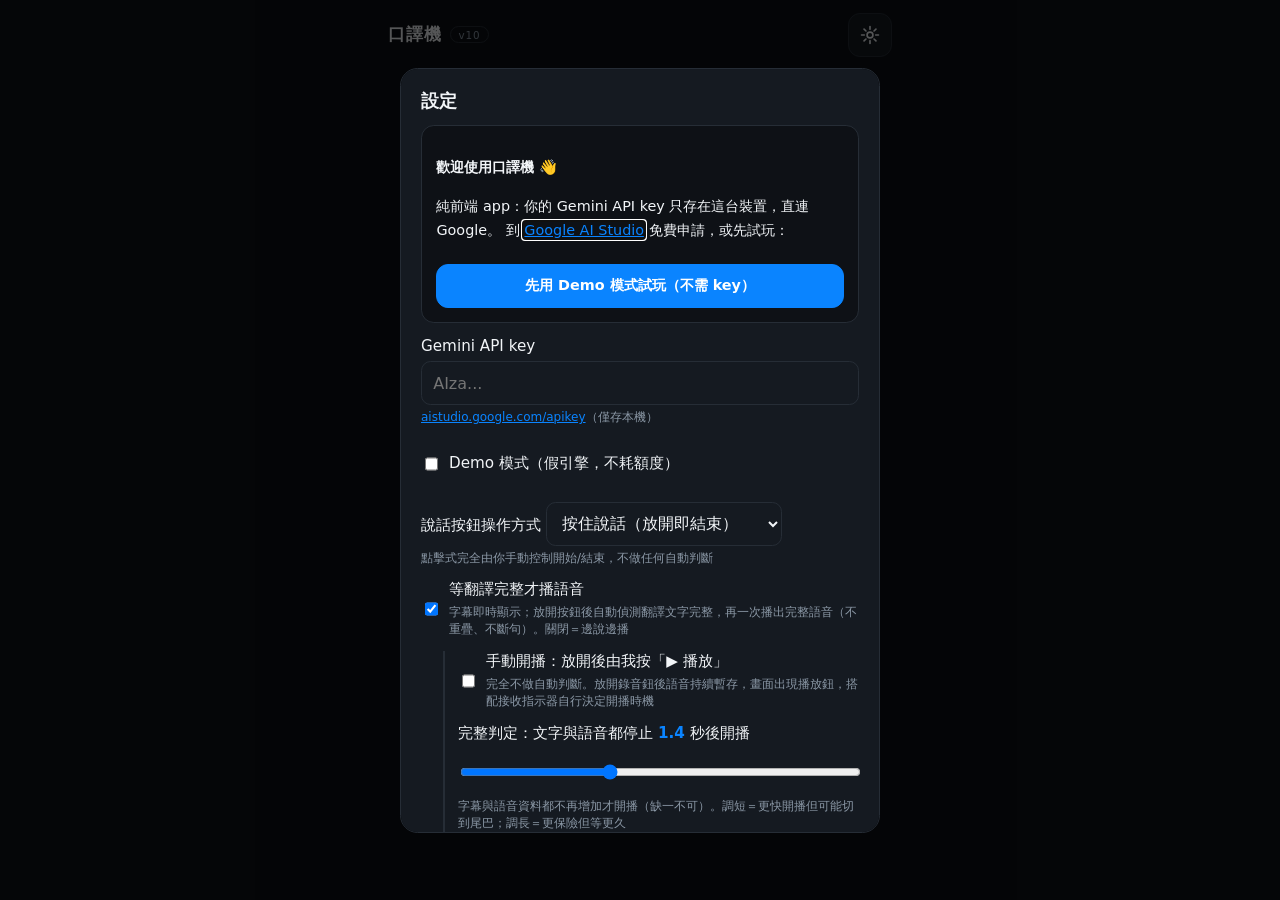
==== interpreter/index.html @ e92ff60c "v10: live voice-reception indicator + manual play mode (both toggleable) - Voice indicator in the fi" ====
<!doctype html>
<html lang="zh-Hant">
<head>
  <meta charset="utf-8" />
  <meta name="viewport" content="width=device-width, initial-scale=1, maximum-scale=1, user-scalable=no, viewport-fit=cover" />
  <meta name="theme-color" content="#0e1116" />
  <meta name="apple-mobile-web-app-capable" content="yes" />
  <meta name="apple-mobile-web-app-status-bar-style" content="black-translucent" />
  <meta name="apple-mobile-web-app-title" content="口譯機" />
  <meta name="description" content="口譯機：面對面雙向即時口譯（Gemini Live）。按住說話、放開翻譯。" />
  <title>口譯機</title>
  <link rel="manifest" href="./manifest.webmanifest" />
  <link rel="icon" href="./icons/icon.svg" type="image/svg+xml" />
  <link rel="icon" href="./icons/icon-192.png" sizes="192x192" />
  <link rel="apple-touch-icon" href="./icons/icon-192.png" />
  <link rel="stylesheet" href="./css/app.css" />
</head>
<body data-phase="home">

  <script src="./js/version.js"></script>

  <!-- SVG outline 圖示庫 -->
  <svg style="display:none" aria-hidden="true">
    <symbol id="i-doc" viewBox="0 0 24 24"><path d="M7 3h7l5 5v13H7z M14 3v5h5 M10 12h6 M10 16h6" fill="none" stroke="currentColor" stroke-width="1.8" stroke-linecap="round" stroke-linejoin="round"/></symbol>
    <symbol id="i-end" viewBox="0 0 24 24"><path d="M4 14c4.5-4 11.5-4 16 0l-2.5 3c-1-.6-2-1.4-2.5-2.4-2-.8-4-.8-6 0-.5 1-1.5 1.8-2.5 2.4z" fill="none" stroke="currentColor" stroke-width="1.8" stroke-linejoin="round"/></symbol>
    <symbol id="i-phone" viewBox="0 0 24 24"><path d="M6 4c-1 0-2 1-2 2 0 8 6 14 14 14 1 0 2-1 2-2v-2.5l-4-1.5-1.5 2C12 15 9.5 12.5 8.5 10l2-1.5L9 4.5z" fill="none" stroke="currentColor" stroke-width="1.8" stroke-linejoin="round"/></symbol>
    <symbol id="i-gear" viewBox="0 0 24 24"><circle cx="12" cy="12" r="3.2" fill="none" stroke="currentColor" stroke-width="1.8"/><path d="M12 2.8v3 M12 18.2v3 M2.8 12h3 M18.2 12h3 M5.5 5.5l2.1 2.1 M16.4 16.4l2.1 2.1 M18.5 5.5l-2.1 2.1 M7.6 16.4l-2.1 2.1" stroke="currentColor" stroke-width="1.8" stroke-linecap="round"/></symbol>
    <symbol id="i-swap" viewBox="0 0 24 24"><path d="M4 8h13l-3-3 M20 16H7l3 3" fill="none" stroke="currentColor" stroke-width="1.8" stroke-linecap="round" stroke-linejoin="round"/></symbol>
    <symbol id="i-copy" viewBox="0 0 24 24"><rect x="9" y="9" width="11" height="11" rx="2" fill="none" stroke="currentColor" stroke-width="1.8"/><path d="M5 15V6a2 2 0 0 1 2-2h9" fill="none" stroke="currentColor" stroke-width="1.8" stroke-linecap="round"/></symbol>
    <symbol id="i-share" viewBox="0 0 24 24"><path d="M12 15V4 M8 8l4-4 4 4 M5 12v7a1 1 0 0 0 1 1h12a1 1 0 0 0 1-1v-7" fill="none" stroke="currentColor" stroke-width="1.8" stroke-linecap="round" stroke-linejoin="round"/></symbol>
    <symbol id="i-download" viewBox="0 0 24 24"><path d="M12 4v11 M8 11l4 4 4-4 M5 19h14" fill="none" stroke="currentColor" stroke-width="1.8" stroke-linecap="round" stroke-linejoin="round"/></symbol>
    <symbol id="i-mic" viewBox="0 0 24 24"><rect x="9" y="3" width="6" height="11" rx="3" fill="none" stroke="currentColor" stroke-width="1.8"/><path d="M5.5 11a6.5 6.5 0 0 0 13 0 M12 17.5V21" fill="none" stroke="currentColor" stroke-width="1.8" stroke-linecap="round"/></symbol>
    <symbol id="i-ear" viewBox="0 0 24 24"><path d="M6 10a6 6 0 1 1 12 0c0 3-2.5 4-3.5 6-.7 1.4-1 3-3 3s-2.6-1.5-2.6-1.5 M9.5 10a2.5 2.5 0 1 1 5 0c0 1.6-1.4 2.2-2 3.4" fill="none" stroke="currentColor" stroke-width="1.8" stroke-linecap="round" stroke-linejoin="round"/></symbol>
  </svg>

  <!-- ============ 首頁（通話隱喻） ============ -->
  <div id="view-home" class="view">
    <header id="home-top">
      <span class="brand">口譯機 <span id="ver"></span></span>
      <button id="gear" class="icon-btn" aria-label="設定"><svg width="22" height="22"><use href="#i-gear"/></svg></button>
    </header>

    <div id="home-body">
      <div id="mode-seg" role="tablist" aria-label="模式">
        <button class="seg active" data-mode="call" role="tab" aria-selected="true">
          <svg width="18" height="18"><use href="#i-mic"/></svg>面對面對話
        </button>
        <button class="seg" data-mode="listen" role="tab" aria-selected="false">
          <svg width="18" height="18"><use href="#i-ear"/></svg>聆聽
        </button>
      </div>
      <p id="mode-hint">兩人面對面：手機平放中間，各自按住自己那側說話</p>

      <label id="home-lang" class="field">外語
        <select id="foreign-lang" aria-label="選擇外語"></select>
      </label>

      <button id="start-btn" aria-label="開始">
        <svg width="34" height="34"><use href="#i-phone"/></svg>
        <span id="start-label">開始對話</span>
      </button>
      <p id="start-note">按下才會開啟麥克風與連線</p>
    </div>
  </div>

  <!-- ============ 面對面對話 ============ -->
  <div id="view-call" class="view hidden">
    <!-- 上半：面向對方，旋轉 180° -->
    <section class="side theirs" aria-label="對方區域">
      <header class="side-head">
        <span class="side-lang" id="theirs-lang">English</span>
        <span class="live"><span class="live-dot"></span><span id="theirs-live">Interpreting</span></span>
      </header>
      <div class="side-content">
        <div class="dst" id="theirs-dst" aria-live="polite"></div>
        <div class="src" id="theirs-src-row"><span class="src-label" id="theirs-src-label">Original</span><span id="theirs-src"></span></div>
      </div>
      <div class="wave" id="wave-them" aria-hidden="true"><i></i><i></i><i></i><i></i><i></i></div>
      <button class="hold-btn" id="hold-them" aria-label="Hold to speak">
        <svg width="22" height="22"><use href="#i-mic"/></svg>
        <span id="hold-them-label">Hold to speak</span>
      </button>
    </section>

    <!-- 中控列（不旋轉，兩人共用） -->
    <div id="controlbar">
      <button id="open-transcript" class="icon-btn" aria-label="逐字稿紀錄"><svg width="22" height="22"><use href="#i-doc"/></svg></button>
      <button id="pair" aria-label="語言設定">
        <span>中文</span><svg width="16" height="16"><use href="#i-swap"/></svg><span id="pair-foreign">English</span>
      </button>
      <button id="end-call" class="icon-btn end" aria-label="結束通話"><svg width="22" height="22"><use href="#i-end"/></svg></button>
    </div>
    <!-- 翻譯中跳動點＋語音接收指示器：固定高度，避免版面跳動 -->
    <div id="pending-strip" aria-live="polite">
      <span id="pending-dots" class="hidden"><i></i><i></i><i></i><em>翻譯中</em></span>
      <span id="voice-ind" class="hidden" data-state="wait" aria-hidden="true"></span>
      <button id="manual-play" class="hidden" aria-label="播放翻譯語音">▶ 播放</button>
    </div>

    <!-- 下半：面向自己 -->
    <section class="side mine" aria-label="我的區域">
      <header class="side-head">
        <span class="side-lang">中文</span>
        <span class="live"><span class="live-dot"></span><span>口譯進行中</span></span>
      </header>
      <div class="side-content">
        <div class="dst" id="mine-dst" aria-live="polite"></div>
        <div class="src" id="mine-src-row"><span class="src-label">原文</span><span id="mine-src"></span></div>
      </div>
      <div class="wave" id="wave-me" aria-hidden="true"><i></i><i></i><i></i><i></i><i></i></div>
      <button class="hold-btn" id="hold-me" aria-label="按住說話">
        <svg width="22" height="22"><use href="#i-mic"/></svg>
        <span id="hold-me-label">按住說話</span>
      </button>
    </section>
  </div>

  <!-- ============ 聆聽模式 ============ -->
  <div id="view-listen" class="view hidden">
    <header class="side-head listen-head">
      <span class="side-lang" id="listen-lang">English → 中文</span>
      <span class="live"><span class="live-dot"></span><span id="listen-state">未聆聽</span></span>
      <button id="listen-end" class="icon-btn end" aria-label="結束聆聽"><svg width="22" height="22"><use href="#i-end"/></svg></button>
    </header>
    <div id="listen-feed" aria-live="polite"></div>
    <div class="wave" id="wave-listen" aria-hidden="true"><i></i><i></i><i></i><i></i><i></i></div>
    <div id="listen-bar">
      <button id="listen-toggle" aria-label="開始聆聽">
        <svg width="24" height="24"><use href="#i-ear"/></svg><span>開始聆聽</span>
      </button>
    </div>
  </div>

  <!-- ============ 逐字稿 ============ -->
  <dialog id="transcript">
    <h2>逐字稿</h2>
    <div id="tr-list"></div>
    <div class="dialog-actions">
      <button id="tr-copy" aria-label="複製全部"><svg width="18" height="18"><use href="#i-copy"/></svg>複製</button>
      <button id="tr-share" aria-label="分享"><svg width="18" height="18"><use href="#i-share"/></svg>分享</button>
      <button id="tr-export" aria-label="匯出文字檔"><svg width="18" height="18"><use href="#i-download"/></svg>匯出</button>
      <button id="tr-clear" class="danger" aria-label="清除全部">清除</button>
      <button id="tr-close" class="primary">關閉</button>
    </div>
  </dialog>

  <!-- ============ 設定 ============ -->
  <dialog id="settings">
    <h2>設定</h2>
    <div id="welcome" class="welcome hidden">
      <p><strong>歡迎使用口譯機 👋</strong></p>
      <p>純前端 app：你的 Gemini API key 只存在這台裝置，直連 Google。
        到 <a href="https://aistudio.google.com/apikey" target="_blank" rel="noopener">Google AI Studio</a> 免費申請，或先試玩：</p>
      <button id="demo-start" class="primary">先用 Demo 模式試玩（不需 key）</button>
    </div>
    <label class="field">Gemini API key
      <input type="password" id="set-key" placeholder="AIza..." autocomplete="off" />
      <small><a href="https://aistudio.google.com/apikey" target="_blank" rel="noopener">aistudio.google.com/apikey</a>（僅存本機）</small>
    </label>
    <label class="field checkbox"><input type="checkbox" id="set-demo" /> Demo 模式（假引擎，不耗額度）</label>
    <label class="field">說話按鈕操作方式
      <select id="set-talk-mode" aria-label="說話按鈕操作方式">
        <option value="hold">按住說話（放開即結束）</option>
        <option value="toggle">點一下開始・再點一下結束</option>
      </select>
      <small>點擊式完全由你手動控制開始/結束，不做任何自動判斷</small>
    </label>
    <label class="field checkbox">
      <input type="checkbox" id="set-voice-after" />
      <span>等翻譯完整才播語音<small style="display:block">字幕即時顯示；放開按鈕後自動偵測翻譯文字完整，再一次播出完整語音（不重疊、不斷句）。關閉＝邊說邊播</small></span>
    </label>
    <div id="voice-params" class="subfields">
      <label class="field checkbox">
        <input type="checkbox" id="set-manual-play" />
        <span>手動開播：放開後由我按「▶ 播放」<small style="display:block">完全不做自動判斷。放開錄音鈕後語音持續暫存，畫面出現播放鈕，搭配接收指示器自行決定開播時機</small></span>
      </label>
      <label class="field">完整判定：文字與語音都停止 <strong id="lbl-voice-idle"></strong> 秒後開播
        <input type="range" id="set-voice-idle" min="0.5" max="3" step="0.1" aria-label="完整判定秒數" />
        <small>字幕與語音資料都不再增加才開播（缺一不可）。調短＝更快開播但可能切到尾巴；調長＝更保險但等更久</small>
      </label>
      <label class="field">最長等待 <strong id="lbl-voice-max"></strong> 秒（保險絲，超過必定開播）
        <input type="range" id="set-voice-max" min="3" max="30" step="1" aria-label="最長等待秒數" />
      </label>
      <label class="field">放開後補送靜音 <strong id="lbl-tail"></strong> 秒
        <input type="range" id="set-tail" min="0.5" max="3" step="0.1" aria-label="補送靜音秒數" />
        <small>幫伺服器把句子收尾；翻譯常出現半截時調長</small>
      </label>
    </div>
    <label class="field checkbox">
      <input type="checkbox" id="set-voice-ind" />
      <span>對話中顯示語音接收指示器<small style="display:block">即時顯示已收到幾條/幾秒翻譯語音、仍在下載還是已靜止——用來確認斷音是不是伺服器端造成，以及判斷開播時機</small></span>
    </label>
    <label class="field">介面主題
      <select id="set-theme" aria-label="介面主題">
        <option value="dark">深色</option>
        <option value="light">淺色</option>
      </select>
    </label>
    <label class="field">字級
      <input type="range" id="set-font" min="0.8" max="1.6" step="0.1" aria-label="字級" />
    </label>
    <label class="field">閒置幾分鐘自動結束省額度
      <input type="number" id="set-idle" min="0" step="1" />
    </label>
    <p id="usage-line" class="usage"></p>
    <h3>疑難排解</h3>
    <button id="run-diag">🩺 執行連線診斷</button>
    <div id="diag-results" class="hidden"></div>
    <button id="copy-diag" class="hidden">複製診斷結果</button>
    <button id="open-voicelog">🎧 語音記錄（逐條分析斷音）</button>
    <div class="dialog-actions">
      <button id="settings-close">取消</button>
      <button id="settings-save" class="primary">儲存</button>
    </div>
  </dialog>

  <!-- ============ 語音記錄（斷音除錯） ============ -->
  <dialog id="voicelog">
    <h2>語音記錄</h2>
    <p class="vlog-hint">最近 12 輪翻譯語音，每一條的「網路到達」與「實際播放」時間軸。
      紅色＝播放缺口；「開播後才到」＝該條沒趕上暫存，是尾段斷音的來源。</p>
    <div id="vlog-list"></div>
    <div class="dialog-actions">
      <button id="vlog-close" class="primary">關閉</button>
    </div>
  </dialog>

  <div id="toast" class="hidden" role="status"></div>

  <script type="module" src="./js/main.js"></script>
</body>
</html>
---- interpreter/css/app.css ----
/* 口譯機 v4 — 扁平、大量留白、單一強調色、深色為基本規格
   強調色只用在「即時/互動」元件：進行中狀態、按住說話、譯文重點 */

:root {
  --bg: #0e1116;
  --panel: #151a21;
  --line: #262d36;
  --text: #f2f5f8;
  --dim: #8b98a6;
  --accent: #0a84ff;          /* 單一強調色 */
  --accent-soft: rgba(10, 132, 255, 0.14);
  --danger: #ff453a;
  --shadow: rgba(0, 0, 0, 0.55);
  --ok-text: #30d158;
  --font-scale: 1;
}

/* 淺色主題（設定 → 介面主題） */
html[data-theme="light"] {
  --bg: #f4f6f9;
  --panel: #ffffff;
  --line: #dbe2ea;
  --text: #17212b;
  --dim: #5b6b7c;
  --accent: #0a84ff;
  --accent-soft: rgba(10, 132, 255, 0.12);
  --danger: #d70015;
  --shadow: rgba(30, 45, 60, 0.18);
  --ok-text: #1d9a46;
}

* { box-sizing: border-box; }

html {
  font-size: 100%;
  /* iOS 教訓：關雙擊縮放、鎖字級膨脹 */
  touch-action: manipulation;
  -webkit-text-size-adjust: 100%;
  text-size-adjust: 100%;
}

body {
  margin: 0;
  height: 100dvh;
  background: var(--bg);
  color: var(--text);
  font-family: "Noto Sans TC", "PingFang TC", system-ui, sans-serif;
  overscroll-behavior: none;
  display: flex;
  flex-direction: column;
}

.hidden { display: none !important; }
.view { flex: 1; min-height: 0; display: flex; flex-direction: column; }

button {
  font: inherit;
  color: inherit;
  background: var(--panel);
  border: 1px solid var(--line);
  border-radius: 0.75rem;
  padding: 0.5rem 0.9rem;
  cursor: pointer;
  min-height: 44px; /* 觸控目標下限 */
  display: inline-flex; align-items: center; justify-content: center; gap: 0.4rem;
}
button.primary { background: var(--accent); border-color: var(--accent); color: #fff; font-weight: 700; }
button.danger { color: var(--danger); border-color: var(--danger); background: transparent; }
.icon-btn { min-width: 44px; padding: 0.5rem; }
.icon-btn.end { color: var(--danger); border-color: transparent; background: rgba(255, 69, 58, 0.12); }

select, input { font: inherit; font-size: 16px; color: var(--text);
  background: var(--panel); border: 1px solid var(--line); border-radius: 0.6rem;
  padding: 0.55rem 0.7rem; max-width: 100%; min-height: 44px; }

/* ================= 首頁（通話隱喻） ================= */
#view-home { padding: calc(env(safe-area-inset-top) + 0.8rem) 1.25rem calc(env(safe-area-inset-bottom) + 1.5rem); }
#home-top { display: flex; align-items: center; justify-content: space-between; }
.brand { font-weight: 800; letter-spacing: 0.05em; font-size: 1.05rem; display: flex; align-items: center; gap: 0.5rem; }
#ver { font-size: 0.65rem; color: var(--dim); border: 1px solid var(--line); border-radius: 999px; padding: 0.1rem 0.5rem; font-weight: 500; }

#home-body {
  flex: 1; display: flex; flex-direction: column; align-items: center; justify-content: center;
  gap: 1.4rem; text-align: center;
}
#mode-seg { display: flex; background: var(--panel); border: 1px solid var(--line); border-radius: 999px; padding: 0.25rem; }
.seg { border: none; background: transparent; border-radius: 999px; padding: 0.55rem 1.1rem; color: var(--dim); font-weight: 600; }
.seg.active { background: var(--accent); color: #fff; }
#mode-hint { color: var(--dim); font-size: 0.9rem; margin: 0; max-width: 18rem; line-height: 1.7; }
#home-lang { width: min(20rem, 86vw); text-align: left; }
#home-lang select { width: 100%; font-weight: 600; }

#start-btn {
  width: 9.5rem; height: 9.5rem; border-radius: 50%;
  background: var(--accent); border: none; color: #fff;
  flex-direction: column; gap: 0.5rem;
  font-size: 1.15rem; font-weight: 800;
  box-shadow: 0 0 0 10px var(--accent-soft);
}
#start-btn:active { transform: scale(0.96); }
#start-note { color: var(--dim); font-size: 0.8rem; margin: 0; }

/* ================= 面對面對話（上下分區） ================= */
#view-call { display: flex; flex-direction: column; }

.side {
  flex: 1; min-height: 0;
  display: flex; flex-direction: column;
  padding: 0.9rem 1.1rem;
  gap: 0.4rem;
}
.side.theirs { transform: rotate(180deg); padding-top: calc(env(safe-area-inset-bottom) + 0.9rem); }
.side.mine { padding-bottom: calc(env(safe-area-inset-bottom) + 0.9rem); }

.side-head { display: flex; align-items: center; justify-content: space-between; }
.side-lang { font-weight: 800; font-size: 0.95rem; letter-spacing: 0.03em; }
.live { display: flex; align-items: center; gap: 0.4rem; color: var(--dim); font-size: 0.75rem; }
.live-dot { width: 0.5rem; height: 0.5rem; border-radius: 50%; background: var(--dim); }
body[data-conn="open"] .live-dot { background: var(--accent); animation: pulse-dot 1.6s ease-in-out infinite; }
body[data-conn="connecting"] .live-dot { background: #ffd60a; animation: pulse-dot 0.8s ease-in-out infinite; }
@keyframes pulse-dot { 50% { opacity: 0.35; } }

.side-content { flex: 1; min-height: 0; overflow-y: auto; display: flex; flex-direction: column; justify-content: center; gap: 0.5rem; }
.dst {
  font-size: calc(1.55rem * var(--font-scale));
  font-weight: 600; line-height: 1.4;
  color: var(--text);
}
.dst:empty::before { content: '…'; color: var(--line); }
.src { display: none; font-size: calc(0.85rem * var(--font-scale)); color: var(--dim); line-height: 1.5; }
.src.show { display: block; }
.src-label { opacity: 0.75; margin-right: 0.4rem; font-size: 0.7rem; border: 1px solid var(--line); border-radius: 0.3rem; padding: 0 0.3rem; vertical-align: 0.08rem; }

/* 波形（RMS 驅動）：按住時「系統有在聽」 */
.wave { display: flex; align-items: flex-end; justify-content: center; gap: 0.25rem; height: 1.4rem; }
.wave i {
  width: 0.3rem; border-radius: 0.15rem; background: var(--accent);
  height: calc(0.25rem + var(--level, 0) * 1.1rem);
  opacity: 0.25; transition: height 0.09s;
}
.wave i:nth-child(2) { height: calc(0.25rem + var(--level, 0) * 0.7rem); }
.wave i:nth-child(4) { height: calc(0.25rem + var(--level, 0) * 0.85rem); }
.wave i:nth-child(1), .wave i:nth-child(5) { height: calc(0.25rem + var(--level, 0) * 0.5rem); }
body[data-holding] .wave i, body[data-listening="on"] #wave-listen i { opacity: 1; }

.hold-btn {
  min-height: 3.4rem;
  border-radius: 1.1rem;
  border: 1.5px solid var(--accent);
  background: transparent;
  color: var(--accent);
  font-weight: 800; font-size: 1rem;
  -webkit-touch-callout: none; -webkit-user-select: none; user-select: none;
  touch-action: none;
}
.hold-btn.holding { background: var(--accent); color: #fff; } /* 按下＝整顆填滿強調色 */
body[data-holding="me"] #hold-them, body[data-holding="them"] #hold-me { opacity: 0.3; }

/* 中控列（不旋轉） */
#controlbar {
  display: flex; align-items: center; justify-content: space-between; gap: 0.6rem;
  padding: 0.45rem 0.9rem;
  border-top: 1px solid var(--line);
  border-bottom: 1px solid var(--line);
  background: var(--panel);
}
#pair { border: none; background: transparent; color: var(--dim); font-weight: 700; font-size: 0.9rem; gap: 0.5rem; }
#pair svg { color: var(--accent); }

/* 翻譯中跳動點＋語音接收指示器：固定高度（避免版面跳動） */
#pending-strip {
  height: 1.5rem; flex: none;
  display: flex; align-items: center; justify-content: center; gap: 0.7rem;
  background: var(--panel);
  border-bottom: 1px solid var(--line);
}
/* 手動開播模式：整通電話固定較高，容納 44px 播放鈕（高度不變＝不跳版面） */
body[data-manual="on"] #pending-strip { height: 3.2rem; }
#voice-ind { font-size: 0.72rem; font-variant-numeric: tabular-nums; }
#voice-ind[data-state="wait"] { color: var(--dim); }
#voice-ind[data-state="recv"] { color: var(--accent); }
#voice-ind[data-state="quiet"] { color: var(--ok-text); }
#manual-play {
  min-height: 44px; padding: 0 1.1rem; border-radius: 1.4rem;
  background: var(--accent); border: none; color: #fff; font-weight: 800; font-size: 0.95rem;
}
#pending-dots { display: flex; align-items: center; gap: 0.3rem; }
#pending-dots i { width: 0.32rem; height: 0.32rem; border-radius: 50%; background: var(--accent); animation: bounce 1s infinite; }
#pending-dots i:nth-child(2) { animation-delay: 0.15s; }
#pending-dots i:nth-child(3) { animation-delay: 0.3s; }
#pending-dots em { font-style: normal; font-size: 0.7rem; color: var(--dim); margin-left: 0.3rem; }
@keyframes bounce { 30% { transform: translateY(-0.28rem); } }

/* ================= 聆聽模式 ================= */
#view-listen { padding-bottom: env(safe-area-inset-bottom); }
.listen-head { padding: calc(env(safe-area-inset-top) + 0.7rem) 1.1rem 0.7rem; gap: 0.6rem; border-bottom: 1px solid var(--line); }
.listen-head .live { flex: 1; justify-content: flex-end; }
#listen-feed { flex: 1; min-height: 0; overflow-y: auto; padding: 1rem 1.2rem; display: flex; flex-direction: column; gap: 0.9rem; }
.listen-turn .dst { font-size: calc(1.3rem * var(--font-scale)); }
.listen-turn .src { display: block; margin-top: 0.15rem; }
#view-listen .wave { margin: 0.3rem 0; }
#listen-bar { padding: 0.6rem 1.2rem 1rem; }
#listen-toggle {
  width: 100%; min-height: 3.4rem; border-radius: 1.1rem;
  border: 1.5px solid var(--accent); background: transparent; color: var(--accent); font-weight: 800;
}
#listen-toggle.on { background: var(--accent); color: #fff; }

/* ================= 逐字稿 / 設定 dialog ================= */
dialog {
  background: var(--panel); color: var(--text);
  border: 1px solid var(--line); border-radius: 1.1rem;
  width: min(30rem, 92vw); max-height: 85dvh; overflow-y: auto;
  padding: 1.25rem;
}
dialog::backdrop { background: rgba(0, 0, 0, 0.65); }
dialog h2 { margin: 0 0 0.8rem; font-size: 1.1rem; }
dialog h3 { margin: 1.1rem 0 0.4rem; font-size: 0.8rem; color: var(--dim); letter-spacing: 0.08em; }
dialog a { color: var(--accent); }

#tr-list { display: flex; flex-direction: column; gap: 0.8rem; max-height: 50dvh; overflow-y: auto; }
.tr-turn { border-left: 2px solid var(--line); padding-left: 0.7rem; }
.tr-turn.me { border-left-color: var(--accent); }
.tr-meta { font-size: 0.7rem; color: var(--dim); margin-bottom: 0.15rem; }
.tr-src { font-size: 0.85rem; color: var(--dim); line-height: 1.5; }
.tr-dst { font-size: 1rem; font-weight: 600; line-height: 1.5; }
.tr-empty { color: var(--dim); font-size: 0.9rem; }

.field { display: block; margin: 0.8rem 0; font-size: 0.95rem; }
.field input:not([type="checkbox"]) { display: block; width: 100%; margin-top: 0.35rem; }
.field small { color: var(--dim); display: block; margin-top: 0.25rem; font-size: 0.75rem; }
.field.checkbox { display: flex; gap: 0.5rem; align-items: center; }
.subfields { margin: 0.2rem 0 0.6rem 1.4rem; padding-left: 0.8rem; border-left: 2px solid var(--line); }
.subfields.off { opacity: 0.4; pointer-events: none; }
.subfields .field strong { color: var(--accent); }
.welcome { background: var(--bg); border: 1px solid var(--line); border-radius: 0.8rem; padding: 0.9rem; margin-bottom: 0.9rem; font-size: 0.9rem; line-height: 1.7; }
.welcome button { width: 100%; margin-top: 0.4rem; }
.usage { color: var(--dim); font-size: 0.8rem; }
.dialog-actions { display: flex; justify-content: flex-end; flex-wrap: wrap; gap: 0.5rem; margin-top: 1.1rem; }
#diag-results { margin: 0.5rem 0; display: flex; flex-direction: column; gap: 0.25rem; font-size: 0.8rem; }
.diag-row.bad { color: var(--danger); }
.diag-row.ok { color: var(--ok-text); }

/* ================= 語音記錄（斷音除錯） ================= */
.vlog-hint { color: var(--dim); font-size: 0.78rem; line-height: 1.6; margin-bottom: 0.8rem; }
#vlog-list { max-height: 60dvh; overflow-y: auto; }
.vlog-turn { border: 1px solid var(--line); border-radius: 0.8rem; padding: 0.7rem 0.8rem; margin-bottom: 0.8rem; }
.vlog-head { font-size: 0.82rem; font-weight: 700; margin-bottom: 0.35rem; }
.vlog-diag { font-size: 0.78rem; line-height: 1.55; margin: 0.2rem 0; }
.vlog-diag.bad { color: var(--danger); }
.vlog-diag.ok { color: var(--ok-text); }
.vlog-tl { margin: 1rem 0 0.3rem; padding-left: 2.4rem; position: relative; }
.vlog-tracks { position: relative; }
/* 兩排軌道的文字標籤（絕對定位在左側留白，避免被軌道 overflow 裁掉） */
.vlog-tl::before, .vlog-tl::after {
  position: absolute; left: 0; width: 2.1rem; text-align: right;
  font-size: 0.62rem; color: var(--dim);
}
.vlog-tl::before { content: "到達"; top: 0.15rem; }
.vlog-tl::after { content: "播放"; top: 1.45rem; }
.vlog-row { position: relative; height: 1rem; background: var(--bg); border-radius: 0.3rem; margin-bottom: 0.3rem; overflow: hidden; }
.vlog-blk { position: absolute; top: 15%; height: 70%; border-radius: 0.12rem; }
.vlog-blk.arrive { background: var(--accent); opacity: 0.75; }
.vlog-blk.play { background: var(--ok-text); opacity: 0.85; }
.vlog-blk.play.gap { background: var(--danger); opacity: 1; }
.vlog-mark { position: absolute; top: 0; height: 2.35rem; width: 0; border-left: 1.5px dashed var(--dim); }
.vlog-mark::after {
  content: attr(data-label); position: absolute; top: -0.85rem; left: -0.4rem;
  font-size: 0.58rem; color: var(--dim); white-space: nowrap;
}
.vlog-mark.voice { border-color: var(--accent); }
.vlog-mark.voice::after { color: var(--accent); }
.vlog-mark.suspend { border-color: var(--danger); }
.vlog-mark.suspend::after { color: var(--danger); }
.vlog-turn details { margin-top: 0.4rem; }
.vlog-turn summary { font-size: 0.75rem; color: var(--dim); cursor: pointer; min-height: 44px; display: flex; align-items: center; }
.vlog-table { width: 100%; border-collapse: collapse; font-size: 0.72rem; margin-top: 0.2rem; }
.vlog-table th, .vlog-table td { text-align: left; padding: 0.2rem 0.35rem; border-bottom: 1px solid var(--line); }
.vlog-table th { color: var(--dim); font-weight: 600; }

/* ================= Toast ================= */
#toast {
  position: fixed; left: 50%; bottom: calc(6.5rem + env(safe-area-inset-bottom));
  transform: translateX(-50%);
  z-index: 60; max-width: 90vw;
  background: var(--panel); border: 1px solid var(--line);
  border-radius: 0.9rem; padding: 0.75rem 1rem; font-size: 0.9rem;
  box-shadow: 0 12px 36px var(--shadow);
}

/* 桌機預覽：置中窄欄 */
@media (min-width: 700px) {
  #view-call, #view-listen, #view-home { max-width: 34rem; width: 100%; margin: 0 auto; }
}
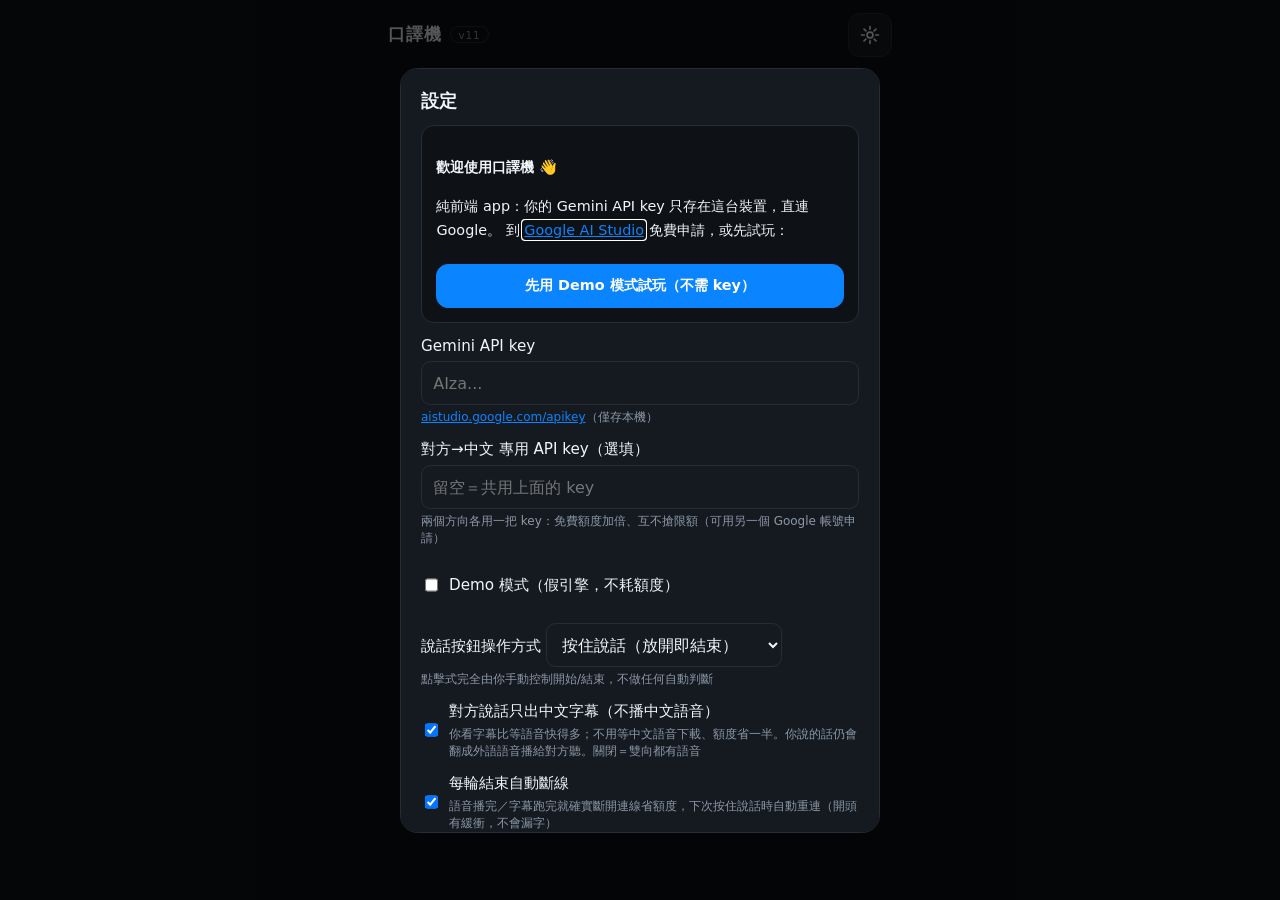
==== commit 7f47706f: "v11: text-only incoming direction (default), per-turn hard disconnect, dual API keys - them->Chinese" ====
--- a/interpreter/index.html
+++ b/interpreter/index.html
@@ -157,6 +157,10 @@
       <input type="password" id="set-key" placeholder="AIza..." autocomplete="off" />
       <small><a href="https://aistudio.google.com/apikey" target="_blank" rel="noopener">aistudio.google.com/apikey</a>（僅存本機）</small>
     </label>
+    <label class="field">對方→中文 專用 API key（選填）
+      <input type="password" id="set-key2" placeholder="留空＝共用上面的 key" autocomplete="off" />
+      <small>兩個方向各用一把 key：免費額度加倍、互不搶限額（可用另一個 Google 帳號申請）</small>
+    </label>
     <label class="field checkbox"><input type="checkbox" id="set-demo" /> Demo 模式（假引擎，不耗額度）</label>
     <label class="field">說話按鈕操作方式
       <select id="set-talk-mode" aria-label="說話按鈕操作方式">
@@ -164,6 +168,14 @@
         <option value="toggle">點一下開始・再點一下結束</option>
       </select>
       <small>點擊式完全由你手動控制開始/結束，不做任何自動判斷</small>
+    </label>
+    <label class="field checkbox">
+      <input type="checkbox" id="set-them-text" />
+      <span>對方說話只出中文字幕（不播中文語音）<small style="display:block">你看字幕比等語音快得多；不用等中文語音下載、額度省一半。你說的話仍會翻成外語語音播給對方聽。關閉＝雙向都有語音</small></span>
+    </label>
+    <label class="field checkbox">
+      <input type="checkbox" id="set-auto-disc" />
+      <span>每輪結束自動斷線<small style="display:block">語音播完／字幕跑完就確實斷開連線省額度，下次按住說話時自動重連（開頭有緩衝，不會漏字）</small></span>
     </label>
     <label class="field checkbox">
       <input type="checkbox" id="set-voice-after" />
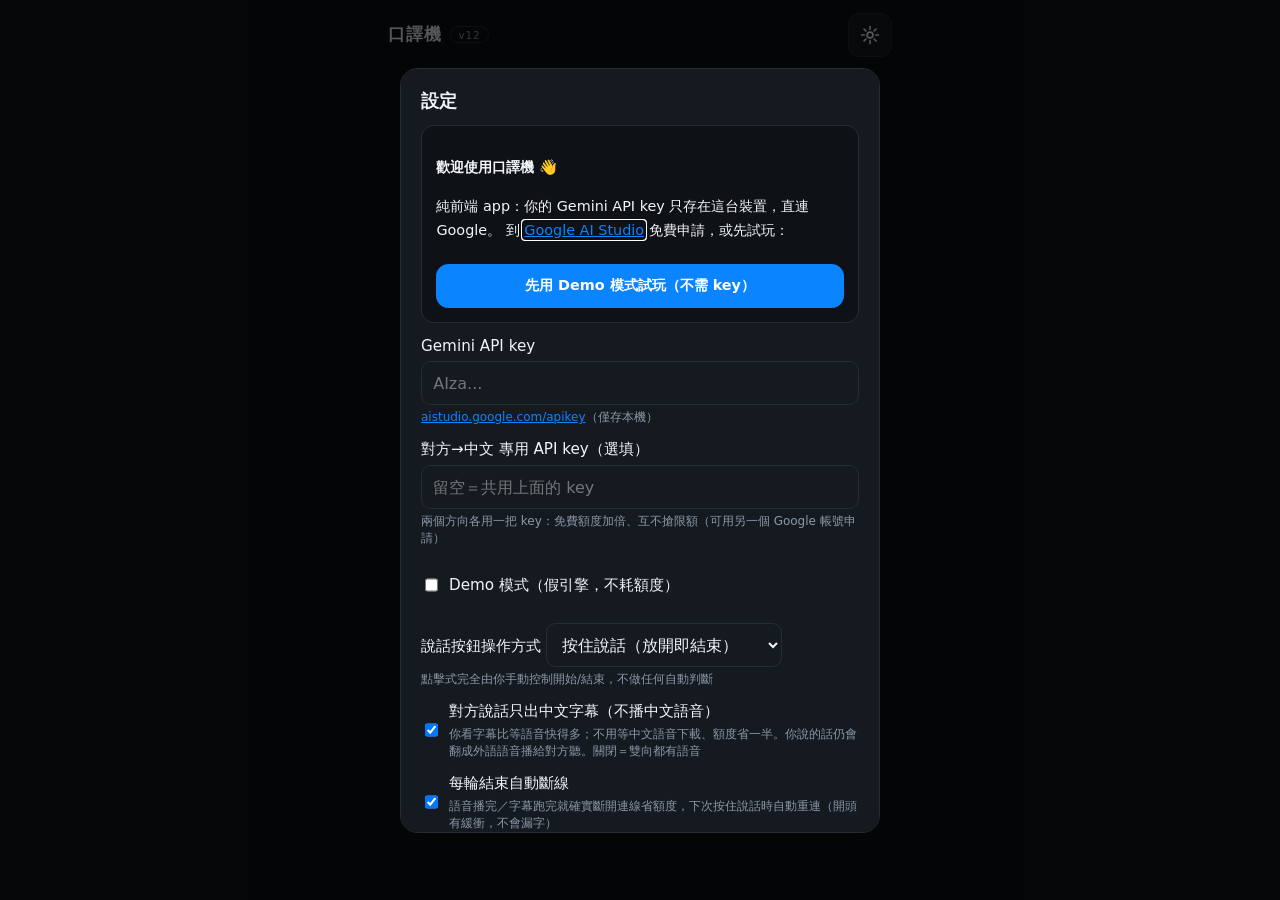
==== commit 470f2e55: "v12: replay button for the outgoing foreign-voice turn - The me->foreign translated voice is kept in" ====
--- a/interpreter/index.html
+++ b/interpreter/index.html
@@ -26,6 +26,7 @@
     <symbol id="i-phone" viewBox="0 0 24 24"><path d="M6 4c-1 0-2 1-2 2 0 8 6 14 14 14 1 0 2-1 2-2v-2.5l-4-1.5-1.5 2C12 15 9.5 12.5 8.5 10l2-1.5L9 4.5z" fill="none" stroke="currentColor" stroke-width="1.8" stroke-linejoin="round"/></symbol>
     <symbol id="i-gear" viewBox="0 0 24 24"><circle cx="12" cy="12" r="3.2" fill="none" stroke="currentColor" stroke-width="1.8"/><path d="M12 2.8v3 M12 18.2v3 M2.8 12h3 M18.2 12h3 M5.5 5.5l2.1 2.1 M16.4 16.4l2.1 2.1 M18.5 5.5l-2.1 2.1 M7.6 16.4l-2.1 2.1" stroke="currentColor" stroke-width="1.8" stroke-linecap="round"/></symbol>
     <symbol id="i-swap" viewBox="0 0 24 24"><path d="M4 8h13l-3-3 M20 16H7l3 3" fill="none" stroke="currentColor" stroke-width="1.8" stroke-linecap="round" stroke-linejoin="round"/></symbol>
+    <symbol id="i-replay" viewBox="0 0 24 24"><path d="M12 5a7 7 0 1 1-6.33 4.02" fill="none" stroke="currentColor" stroke-width="1.8" stroke-linecap="round"/><path d="M5.2 3.2v5.4h5.4" fill="none" stroke="currentColor" stroke-width="1.8" stroke-linecap="round" stroke-linejoin="round"/></symbol>
     <symbol id="i-copy" viewBox="0 0 24 24"><rect x="9" y="9" width="11" height="11" rx="2" fill="none" stroke="currentColor" stroke-width="1.8"/><path d="M5 15V6a2 2 0 0 1 2-2h9" fill="none" stroke="currentColor" stroke-width="1.8" stroke-linecap="round"/></symbol>
     <symbol id="i-share" viewBox="0 0 24 24"><path d="M12 15V4 M8 8l4-4 4 4 M5 12v7a1 1 0 0 0 1 1h12a1 1 0 0 0 1-1v-7" fill="none" stroke="currentColor" stroke-width="1.8" stroke-linecap="round" stroke-linejoin="round"/></symbol>
     <symbol id="i-download" viewBox="0 0 24 24"><path d="M12 4v11 M8 11l4 4 4-4 M5 19h14" fill="none" stroke="currentColor" stroke-width="1.8" stroke-linecap="round" stroke-linejoin="round"/></symbol>
@@ -72,6 +73,10 @@
         <span class="live"><span class="live-dot"></span><span id="theirs-live">Interpreting</span></span>
       </header>
       <div class="side-content">
+        <!-- 重播鍵：朝向對方，沒聽清楚可自己按（重播上一句外語語音） -->
+        <button id="replay-them" class="replay-btn hidden" aria-label="Replay">
+          <svg width="20" height="20"><use href="#i-replay"/></svg><span id="replay-them-label">Replay</span>
+        </button>
         <div class="dst" id="theirs-dst" aria-live="polite"></div>
         <div class="src" id="theirs-src-row"><span class="src-label" id="theirs-src-label">Original</span><span id="theirs-src"></span></div>
       </div>
--- a/interpreter/css/app.css
+++ b/interpreter/css/app.css
@@ -154,6 +154,17 @@
   touch-action: none;
 }
 .hold-btn.holding { background: var(--accent); color: #fff; } /* 按下＝整顆填滿強調色 */
+
+/* 重播鍵：在對方側字幕旁（隨區塊旋轉朝向對方），沒聽清楚可自己按 */
+.replay-btn {
+  display: inline-flex; align-items: center; gap: 0.4rem;
+  align-self: flex-start;
+  min-height: 44px; padding: 0 0.9rem; margin-bottom: 0.3rem;
+  border: 1.5px solid var(--accent); border-radius: 1.4rem;
+  background: transparent; color: var(--accent);
+  font-size: 0.85rem; font-weight: 700;
+}
+.replay-btn:active { background: var(--accent-soft); }
 body[data-holding="me"] #hold-them, body[data-holding="them"] #hold-me { opacity: 0.3; }
 
 /* 中控列（不旋轉） */
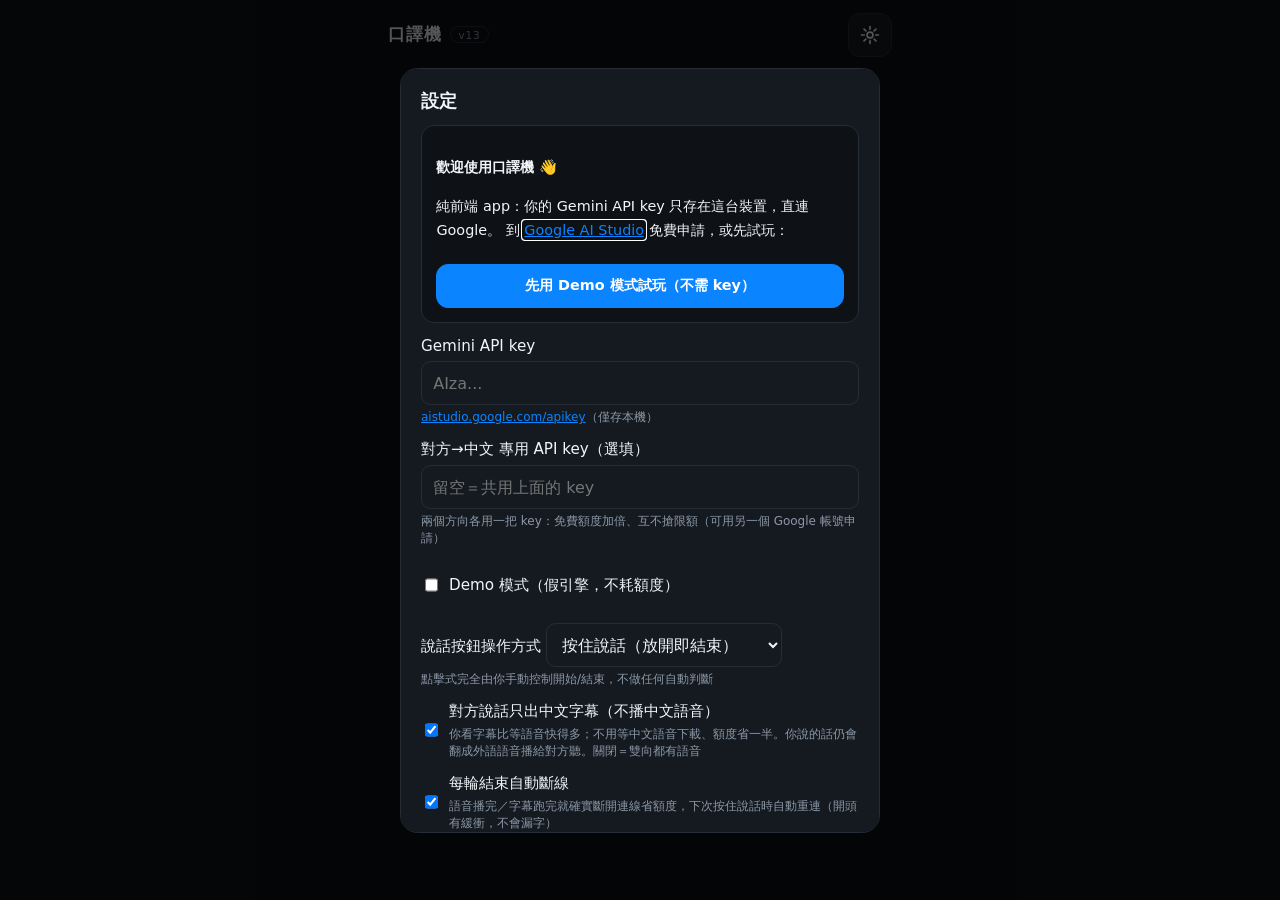
==== commit 7f6bc1fc: "v13: replay button as compact circular icon; auto-trim silence on replay - Replay control is now a 4" ====
--- a/interpreter/index.html
+++ b/interpreter/index.html
@@ -73,9 +73,9 @@
         <span class="live"><span class="live-dot"></span><span id="theirs-live">Interpreting</span></span>
       </header>
       <div class="side-content">
-        <!-- 重播鍵：朝向對方，沒聽清楚可自己按（重播上一句外語語音） -->
+        <!-- 重播鍵：圓形小圖示，釘在對方視角的字幕起點旁（沒聽清楚可自己按） -->
         <button id="replay-them" class="replay-btn hidden" aria-label="Replay">
-          <svg width="20" height="20"><use href="#i-replay"/></svg><span id="replay-them-label">Replay</span>
+          <svg width="22" height="22"><use href="#i-replay"/></svg>
         </button>
         <div class="dst" id="theirs-dst" aria-live="polite"></div>
         <div class="src" id="theirs-src-row"><span class="src-label" id="theirs-src-label">Original</span><span id="theirs-src"></span></div>
--- a/interpreter/css/app.css
+++ b/interpreter/css/app.css
@@ -155,14 +155,16 @@
 }
 .hold-btn.holding { background: var(--accent); color: #fff; } /* 按下＝整顆填滿強調色 */
 
-/* 重播鍵：在對方側字幕旁（隨區塊旋轉朝向對方），沒聽清楚可自己按 */
+/* 重播鍵：圓形小圖示，絕對定位不佔版面（隨區塊旋轉朝向對方），沒聽清楚可自己按 */
+.side { position: relative; }
 .replay-btn {
-  display: inline-flex; align-items: center; gap: 0.4rem;
-  align-self: flex-start;
-  min-height: 44px; padding: 0 0.9rem; margin-bottom: 0.3rem;
-  border: 1.5px solid var(--accent); border-radius: 1.4rem;
-  background: transparent; color: var(--accent);
-  font-size: 0.85rem; font-weight: 700;
+  position: absolute; z-index: 5;
+  top: calc(env(safe-area-inset-bottom) + 0.9rem + 1.9rem); right: 0.9rem;
+  width: 44px; height: 44px; padding: 0;
+  display: inline-flex; align-items: center; justify-content: center;
+  border: 1.5px solid var(--accent); border-radius: 50%;
+  background: var(--panel); color: var(--accent);
+  box-shadow: 0 2px 10px var(--shadow);
 }
 .replay-btn:active { background: var(--accent-soft); }
 body[data-holding="me"] #hold-them, body[data-holding="them"] #hold-me { opacity: 0.3; }
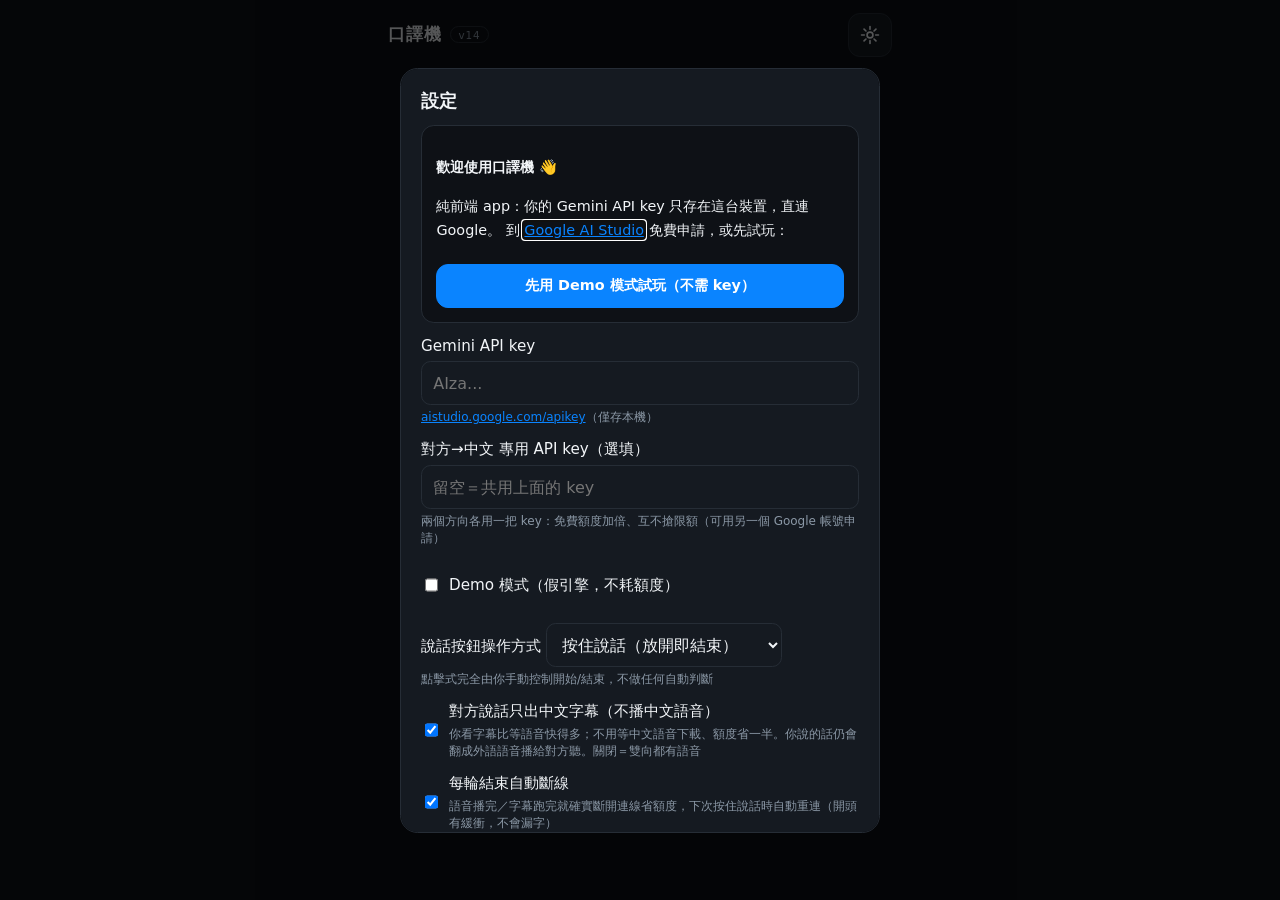
==== commit 5f3f0d78: "v14: phrasebook - save frequent phrases with their foreign voice, tap to replay - Star button in the" ====
--- a/interpreter/index.html
+++ b/interpreter/index.html
@@ -27,6 +27,8 @@
     <symbol id="i-gear" viewBox="0 0 24 24"><circle cx="12" cy="12" r="3.2" fill="none" stroke="currentColor" stroke-width="1.8"/><path d="M12 2.8v3 M12 18.2v3 M2.8 12h3 M18.2 12h3 M5.5 5.5l2.1 2.1 M16.4 16.4l2.1 2.1 M18.5 5.5l-2.1 2.1 M7.6 16.4l-2.1 2.1" stroke="currentColor" stroke-width="1.8" stroke-linecap="round"/></symbol>
     <symbol id="i-swap" viewBox="0 0 24 24"><path d="M4 8h13l-3-3 M20 16H7l3 3" fill="none" stroke="currentColor" stroke-width="1.8" stroke-linecap="round" stroke-linejoin="round"/></symbol>
     <symbol id="i-replay" viewBox="0 0 24 24"><path d="M12 5a7 7 0 1 1-6.33 4.02" fill="none" stroke="currentColor" stroke-width="1.8" stroke-linecap="round"/><path d="M5.2 3.2v5.4h5.4" fill="none" stroke="currentColor" stroke-width="1.8" stroke-linecap="round" stroke-linejoin="round"/></symbol>
+    <symbol id="i-star" viewBox="0 0 24 24"><path d="M12 3.6l2.5 5.1 5.6 0.8-4 4 1 5.6-5.1-2.7-5.1 2.7 1-5.6-4-4 5.6-0.8z" fill="none" stroke="currentColor" stroke-width="1.7" stroke-linejoin="round"/></symbol>
+    <symbol id="i-book" viewBox="0 0 24 24"><path d="M4 5.5A2.5 2.5 0 0 1 6.5 3H20v15H6.5A2.5 2.5 0 0 0 4 20.5z M4 20.5V5.5 M20 18v3H6.5A2.5 2.5 0 0 1 4 18.5" fill="none" stroke="currentColor" stroke-width="1.7" stroke-linejoin="round"/><path d="M8 8h8 M8 11.5h5" stroke="currentColor" stroke-width="1.5" stroke-linecap="round"/></symbol>
     <symbol id="i-copy" viewBox="0 0 24 24"><rect x="9" y="9" width="11" height="11" rx="2" fill="none" stroke="currentColor" stroke-width="1.8"/><path d="M5 15V6a2 2 0 0 1 2-2h9" fill="none" stroke="currentColor" stroke-width="1.8" stroke-linecap="round"/></symbol>
     <symbol id="i-share" viewBox="0 0 24 24"><path d="M12 15V4 M8 8l4-4 4 4 M5 12v7a1 1 0 0 0 1 1h12a1 1 0 0 0 1-1v-7" fill="none" stroke="currentColor" stroke-width="1.8" stroke-linecap="round" stroke-linejoin="round"/></symbol>
     <symbol id="i-download" viewBox="0 0 24 24"><path d="M12 4v11 M8 11l4 4 4-4 M5 19h14" fill="none" stroke="currentColor" stroke-width="1.8" stroke-linecap="round" stroke-linejoin="round"/></symbol>
@@ -61,6 +63,9 @@
         <span id="start-label">開始對話</span>
       </button>
       <p id="start-note">按下才會開啟麥克風與連線</p>
+      <button id="home-phrases" aria-label="常用句">
+        <svg width="18" height="18"><use href="#i-book"/></svg>常用句
+      </button>
     </div>
   </div>
 
@@ -90,6 +95,8 @@
     <!-- 中控列（不旋轉，兩人共用） -->
     <div id="controlbar">
       <button id="open-transcript" class="icon-btn" aria-label="逐字稿紀錄"><svg width="22" height="22"><use href="#i-doc"/></svg></button>
+      <button id="save-phrase" class="icon-btn" aria-label="收藏上一句"><svg width="22" height="22"><use href="#i-star"/></svg></button>
+      <button id="open-phrases" class="icon-btn" aria-label="常用句"><svg width="22" height="22"><use href="#i-book"/></svg></button>
       <button id="pair" aria-label="語言設定">
         <span>中文</span><svg width="16" height="16"><use href="#i-swap"/></svg><span id="pair-foreign">English</span>
       </button>
@@ -231,6 +238,17 @@
     </div>
   </dialog>
 
+  <!-- ============ 常用句庫 ============ -->
+  <dialog id="phrasebook">
+    <h2>常用句</h2>
+    <p class="pb-hint">對話中按中控列的 ☆ 收藏上一句。有 ▶ 的句子存有外語語音，點擊立刻播放（不用連線、不耗額度）。</p>
+    <label class="field checkbox"><input type="checkbox" id="pb-all" /> 顯示全部語言（目前只列當前外語）</label>
+    <div id="pb-list"></div>
+    <div class="dialog-actions">
+      <button id="pb-close" class="primary">關閉</button>
+    </div>
+  </dialog>
+
   <!-- ============ 語音記錄（斷音除錯） ============ -->
   <dialog id="voicelog">
     <h2>語音記錄</h2>
--- a/interpreter/css/app.css
+++ b/interpreter/css/app.css
@@ -99,6 +99,13 @@
 }
 #start-btn:active { transform: scale(0.96); }
 #start-note { color: var(--dim); font-size: 0.8rem; margin: 0; }
+#home-phrases {
+  display: inline-flex; align-items: center; gap: 0.45rem;
+  min-height: 44px; padding: 0 1.2rem; border-radius: 1.4rem;
+  border: 1.5px solid var(--line); background: var(--panel); color: var(--text);
+  font-weight: 700; font-size: 0.9rem;
+}
+#home-phrases svg { color: var(--accent); }
 
 /* ================= 面對面對話（上下分區） ================= */
 #view-call { display: flex; flex-direction: column; }
@@ -254,6 +261,31 @@
 .diag-row.bad { color: var(--danger); }
 .diag-row.ok { color: var(--ok-text); }
 
+/* ================= 常用句庫 ================= */
+.pb-hint { color: var(--dim); font-size: 0.78rem; line-height: 1.6; margin-bottom: 0.6rem; }
+#pb-list { display: flex; flex-direction: column; gap: 0.55rem; max-height: 55dvh; overflow-y: auto; }
+.pb-row {
+  display: flex; align-items: center; gap: 0.6rem;
+  border: 1px solid var(--line); border-radius: 0.8rem; padding: 0.55rem 0.65rem;
+}
+.pb-row.pinned { border-color: var(--accent); }
+.pb-play {
+  flex: none; width: 44px; height: 44px; border-radius: 50%;
+  display: inline-flex; align-items: center; justify-content: center;
+  border: 1.5px solid var(--accent); background: transparent; color: var(--accent);
+  font-size: 1rem; font-weight: 800; padding: 0;
+}
+.pb-play:disabled { border-color: var(--line); color: var(--dim); }
+.pb-text { flex: 1; min-width: 0; cursor: pointer; }
+.pb-dst { font-size: 1.05rem; font-weight: 700; line-height: 1.45; word-break: break-word; }
+.pb-src { font-size: 0.78rem; color: var(--dim); margin-top: 0.1rem; }
+.pb-pin, .pb-del {
+  flex: none; width: 40px; height: 40px; border-radius: 50%;
+  border: none; background: transparent; color: var(--dim); font-size: 1rem; padding: 0;
+}
+.pb-pin { color: var(--accent); }
+.pb-del:active { color: var(--danger); }
+
 /* ================= 語音記錄（斷音除錯） ================= */
 .vlog-hint { color: var(--dim); font-size: 0.78rem; line-height: 1.6; margin-bottom: 0.8rem; }
 #vlog-list { max-height: 60dvh; overflow-y: auto; }
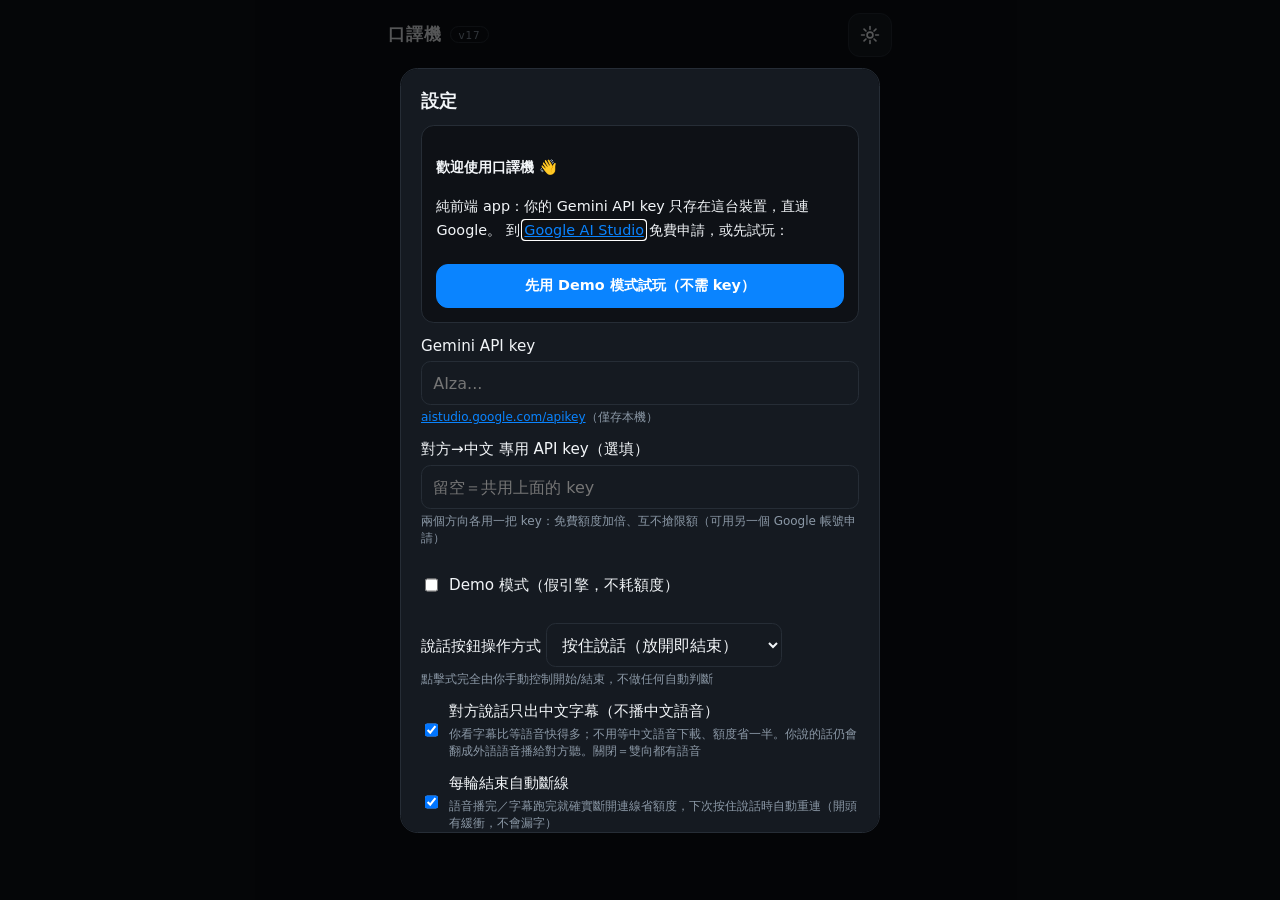
==== commit ed83a644: "v17: listen-mode typography, language-change tags, contextual AI refinement - Sentence-per-line layo" ====
--- a/interpreter/index.html
+++ b/interpreter/index.html
@@ -190,6 +190,10 @@
       <span>每輪結束自動斷線<small style="display:block">語音播完／字幕跑完就確實斷開連線省額度，下次按住說話時自動重連（開頭有緩衝，不會漏字）</small></span>
     </label>
     <label class="field checkbox">
+      <input type="checkbox" id="set-refine" />
+      <span>聆聽字幕 AI 潤飾<small style="display:block">每句完成後依上下文自動改寫成通順中文並原地替換（標 ✨）。即時粗譯照常先顯示；耗少量文字額度</small></span>
+    </label>
+    <label class="field checkbox">
       <input type="checkbox" id="set-voice-after" />
       <span>等翻譯完整才播語音<small style="display:block">字幕即時顯示；放開按鈕後自動偵測翻譯文字完整，再一次播出完整語音（不重疊、不斷句）。關閉＝邊說邊播</small></span>
     </label>
--- a/interpreter/css/app.css
+++ b/interpreter/css/app.css
@@ -216,8 +216,17 @@
 .listen-head { padding: calc(env(safe-area-inset-top) + 0.7rem) 1.1rem 0.7rem; gap: 0.6rem; border-bottom: 1px solid var(--line); }
 .listen-head .live { flex: 1; justify-content: flex-end; }
 #listen-feed { flex: 1; min-height: 0; overflow-y: auto; padding: 1rem 1.2rem; display: flex; flex-direction: column; gap: 0.9rem; }
-.listen-turn .dst { font-size: calc(1.3rem * var(--font-scale)); }
-.listen-turn .src { display: block; margin-top: 0.15rem; }
+.listen-turn .dst { font-size: calc(1.3rem * var(--font-scale)); white-space: pre-line; }
+.listen-turn .src { display: block; margin-top: 0.15rem; white-space: pre-line; }
+/* 語言偵測標注：講者語言改變時掛 chip */
+.listen-turn .lang-chip {
+  display: inline-block; margin-bottom: 0.3rem;
+  padding: 0.15rem 0.6rem; border-radius: 999px;
+  border: 1px solid var(--accent); color: var(--accent);
+  font-size: 0.72rem; font-weight: 700;
+}
+/* AI 潤飾完成：句尾亮 ✨ */
+.listen-turn[data-refined="1"] .dst::after { content: " ✨"; font-size: 0.8em; opacity: 0.75; }
 #view-listen .wave { margin: 0.3rem 0; }
 #listen-bar { padding: 0.6rem 1.2rem 1rem; }
 #listen-toggle {
@@ -239,7 +248,12 @@
 dialog a { color: var(--accent); }
 
 #tr-list { display: flex; flex-direction: column; gap: 0.8rem; max-height: 50dvh; overflow-y: auto; }
-.tr-turn { border-left: 2px solid var(--line); padding-left: 0.7rem; }
+.tr-turn { border-left: 2px solid var(--line); padding-left: 0.7rem; position: relative; padding-right: 2.6rem; }
+.tr-star {
+  position: absolute; right: 0; top: 50%; transform: translateY(-50%);
+  width: 40px; height: 40px; border-radius: 50%; padding: 0;
+  border: none; background: transparent; color: var(--accent); font-size: 1.15rem;
+}
 .tr-turn.me { border-left-color: var(--accent); }
 .tr-meta { font-size: 0.7rem; color: var(--dim); margin-bottom: 0.15rem; }
 .tr-src { font-size: 0.85rem; color: var(--dim); line-height: 1.5; }
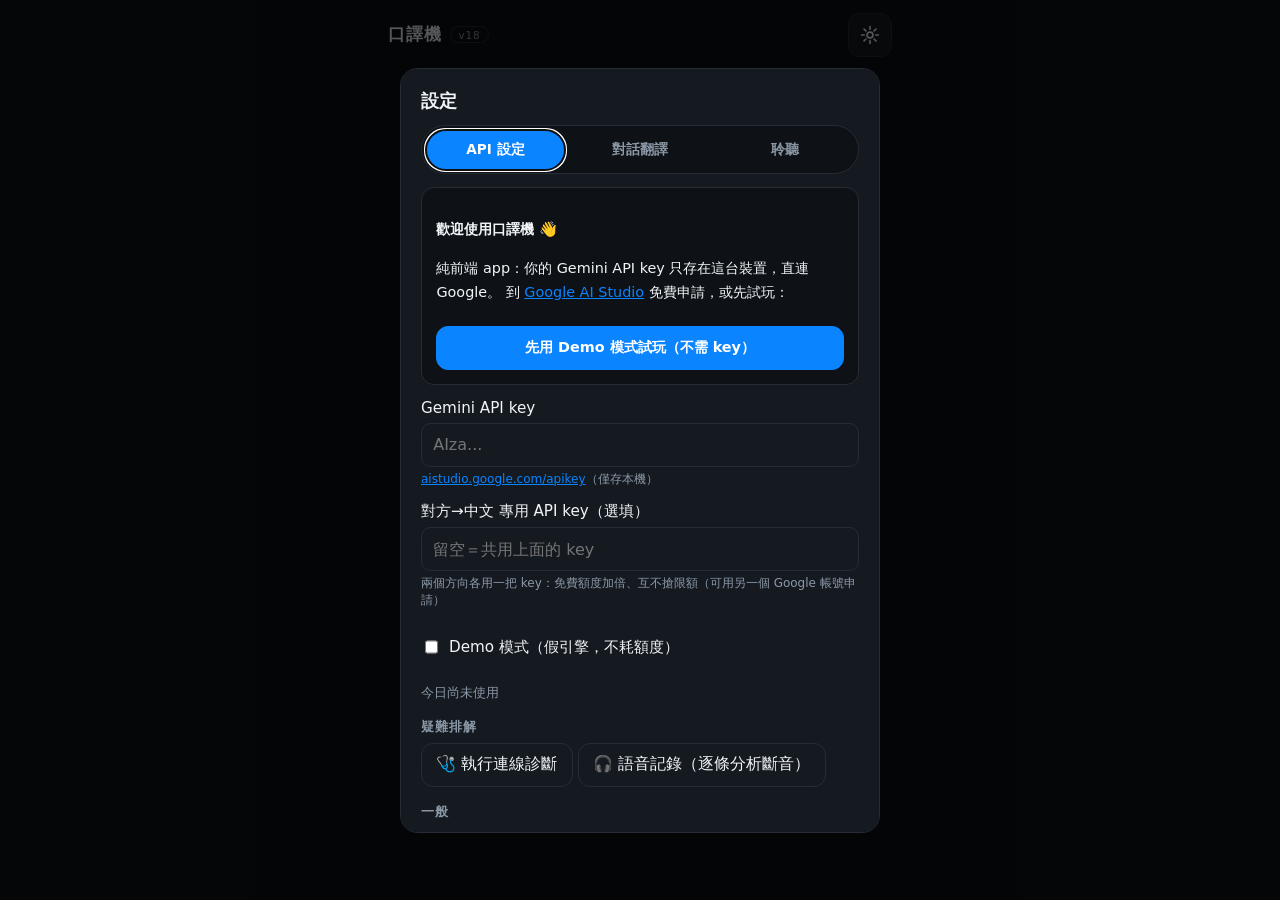
==== commit f02e3d71: "v18: listen split panes with draggable divider, refine markers, paragraph rules, tabbed settings - L" ====
--- a/interpreter/index.html
+++ b/interpreter/index.html
@@ -134,7 +134,12 @@
       <span class="live"><span class="live-dot"></span><span id="listen-state">未聆聽</span></span>
       <button id="listen-end" class="icon-btn end" aria-label="結束聆聽"><svg width="22" height="22"><use href="#i-end"/></svg></button>
     </header>
-    <div id="listen-feed" aria-live="polite"></div>
+    <!-- 上下雙視窗：上＝中文翻譯、下＝原文；中間分界可拖動調整比例 -->
+    <div id="listen-split">
+      <div id="listen-dst-pane" aria-live="polite"></div>
+      <div id="listen-divider" role="separator" aria-label="拖動調整上下視窗比例"><i></i></div>
+      <div id="listen-src-pane"></div>
+    </div>
     <div class="wave" id="wave-listen" aria-hidden="true"><i></i><i></i><i></i><i></i><i></i></div>
     <div id="listen-bar">
       <button id="listen-toggle" aria-label="開始聆聽">
@@ -156,86 +161,117 @@
     </div>
   </dialog>
 
-  <!-- ============ 設定 ============ -->
+  <!-- ============ 設定（分頁籤） ============ -->
   <dialog id="settings">
     <h2>設定</h2>
-    <div id="welcome" class="welcome hidden">
-      <p><strong>歡迎使用口譯機 👋</strong></p>
-      <p>純前端 app：你的 Gemini API key 只存在這台裝置，直連 Google。
-        到 <a href="https://aistudio.google.com/apikey" target="_blank" rel="noopener">Google AI Studio</a> 免費申請，或先試玩：</p>
-      <button id="demo-start" class="primary">先用 Demo 模式試玩（不需 key）</button>
-    </div>
-    <label class="field">Gemini API key
-      <input type="password" id="set-key" placeholder="AIza..." autocomplete="off" />
-      <small><a href="https://aistudio.google.com/apikey" target="_blank" rel="noopener">aistudio.google.com/apikey</a>（僅存本機）</small>
-    </label>
-    <label class="field">對方→中文 專用 API key（選填）
-      <input type="password" id="set-key2" placeholder="留空＝共用上面的 key" autocomplete="off" />
-      <small>兩個方向各用一把 key：免費額度加倍、互不搶限額（可用另一個 Google 帳號申請）</small>
-    </label>
-    <label class="field checkbox"><input type="checkbox" id="set-demo" /> Demo 模式（假引擎，不耗額度）</label>
-    <label class="field">說話按鈕操作方式
-      <select id="set-talk-mode" aria-label="說話按鈕操作方式">
-        <option value="hold">按住說話（放開即結束）</option>
-        <option value="toggle">點一下開始・再點一下結束</option>
-      </select>
-      <small>點擊式完全由你手動控制開始/結束，不做任何自動判斷</small>
-    </label>
-    <label class="field checkbox">
-      <input type="checkbox" id="set-them-text" />
-      <span>對方說話只出中文字幕（不播中文語音）<small style="display:block">你看字幕比等語音快得多；不用等中文語音下載、額度省一半。你說的話仍會翻成外語語音播給對方聽。關閉＝雙向都有語音</small></span>
-    </label>
-    <label class="field checkbox">
-      <input type="checkbox" id="set-auto-disc" />
-      <span>每輪結束自動斷線<small style="display:block">語音播完／字幕跑完就確實斷開連線省額度，下次按住說話時自動重連（開頭有緩衝，不會漏字）</small></span>
-    </label>
-    <label class="field checkbox">
-      <input type="checkbox" id="set-refine" />
-      <span>聆聽字幕 AI 潤飾<small style="display:block">每句完成後依上下文自動改寫成通順中文並原地替換（標 ✨）。即時粗譯照常先顯示；耗少量文字額度</small></span>
-    </label>
-    <label class="field checkbox">
-      <input type="checkbox" id="set-voice-after" />
-      <span>等翻譯完整才播語音<small style="display:block">字幕即時顯示；放開按鈕後自動偵測翻譯文字完整，再一次播出完整語音（不重疊、不斷句）。關閉＝邊說邊播</small></span>
-    </label>
-    <div id="voice-params" class="subfields">
-      <label class="field checkbox">
-        <input type="checkbox" id="set-manual-play" />
-        <span>手動開播：放開後由我按「▶ 播放」<small style="display:block">完全不做自動判斷。放開錄音鈕後語音持續暫存，畫面出現播放鈕，搭配接收指示器自行決定開播時機</small></span>
-      </label>
-      <label class="field">完整判定：文字與語音都停止 <strong id="lbl-voice-idle"></strong> 秒後開播
-        <input type="range" id="set-voice-idle" min="0.5" max="3" step="0.1" aria-label="完整判定秒數" />
-        <small>字幕與語音資料都不再增加才開播（缺一不可）。調短＝更快開播但可能切到尾巴；調長＝更保險但等更久</small>
-      </label>
-      <label class="field">最長等待 <strong id="lbl-voice-max"></strong> 秒（保險絲，超過必定開播）
-        <input type="range" id="set-voice-max" min="3" max="30" step="1" aria-label="最長等待秒數" />
-      </label>
-      <label class="field">放開後補送靜音 <strong id="lbl-tail"></strong> 秒
-        <input type="range" id="set-tail" min="0.5" max="3" step="0.1" aria-label="補送靜音秒數" />
-        <small>幫伺服器把句子收尾；翻譯常出現半截時調長</small>
-      </label>
-    </div>
-    <label class="field checkbox">
-      <input type="checkbox" id="set-voice-ind" />
-      <span>對話中顯示語音接收指示器<small style="display:block">即時顯示已收到幾條/幾秒翻譯語音、仍在下載還是已靜止——用來確認斷音是不是伺服器端造成，以及判斷開播時機</small></span>
-    </label>
-    <label class="field">介面主題
-      <select id="set-theme" aria-label="介面主題">
-        <option value="dark">深色</option>
-        <option value="light">淺色</option>
-      </select>
-    </label>
-    <label class="field">字級
-      <input type="range" id="set-font" min="0.8" max="1.6" step="0.1" aria-label="字級" />
-    </label>
-    <label class="field">閒置幾分鐘自動結束省額度
-      <input type="number" id="set-idle" min="0" step="1" />
-    </label>
-    <p id="usage-line" class="usage"></p>
-    <h3>疑難排解</h3>
-    <button id="run-diag">🩺 執行連線診斷</button>
-    <div id="diag-results" class="hidden"></div>
-    <button id="copy-diag" class="hidden">複製診斷結果</button>
-    <button id="open-voicelog">🎧 語音記錄（逐條分析斷音）</button>
+    <div class="settings-tabs" role="tablist" aria-label="設定分類">
+      <button type="button" class="stab-btn active" data-tab="api" role="tab" aria-selected="true">API 設定</button>
+      <button type="button" class="stab-btn" data-tab="call" role="tab" aria-selected="false">對話翻譯</button>
+      <button type="button" class="stab-btn" data-tab="listen" role="tab" aria-selected="false">聆聽</button>
+    </div>
+
+    <!-- ===== API 設定 ===== -->
+    <div class="stab" data-tab="api">
+      <div id="welcome" class="welcome hidden">
+        <p><strong>歡迎使用口譯機 👋</strong></p>
+        <p>純前端 app：你的 Gemini API key 只存在這台裝置，直連 Google。
+          到 <a href="https://aistudio.google.com/apikey" target="_blank" rel="noopener">Google AI Studio</a> 免費申請，或先試玩：</p>
+        <button id="demo-start" class="primary">先用 Demo 模式試玩（不需 key）</button>
+      </div>
+      <label class="field">Gemini API key
+        <input type="password" id="set-key" placeholder="AIza..." autocomplete="off" />
+        <small><a href="https://aistudio.google.com/apikey" target="_blank" rel="noopener">aistudio.google.com/apikey</a>（僅存本機）</small>
+      </label>
+      <label class="field">對方→中文 專用 API key（選填）
+        <input type="password" id="set-key2" placeholder="留空＝共用上面的 key" autocomplete="off" />
+        <small>兩個方向各用一把 key：免費額度加倍、互不搶限額（可用另一個 Google 帳號申請）</small>
+      </label>
+      <label class="field checkbox"><input type="checkbox" id="set-demo" /> Demo 模式（假引擎，不耗額度）</label>
+      <p id="usage-line" class="usage"></p>
+      <h3>疑難排解</h3>
+      <button id="run-diag">🩺 執行連線診斷</button>
+      <div id="diag-results" class="hidden"></div>
+      <button id="copy-diag" class="hidden">複製診斷結果</button>
+      <button id="open-voicelog">🎧 語音記錄（逐條分析斷音）</button>
+      <h3>一般</h3>
+      <label class="field">介面主題
+        <select id="set-theme" aria-label="介面主題">
+          <option value="dark">深色</option>
+          <option value="light">淺色</option>
+        </select>
+      </label>
+      <label class="field">字級
+        <input type="range" id="set-font" min="0.8" max="1.6" step="0.1" aria-label="字級" />
+      </label>
+      <label class="field">閒置幾分鐘自動結束省額度
+        <input type="number" id="set-idle" min="0" step="1" />
+      </label>
+    </div>
+
+    <!-- ===== 對話翻譯 ===== -->
+    <div class="stab hidden" data-tab="call">
+      <label class="field">說話按鈕操作方式
+        <select id="set-talk-mode" aria-label="說話按鈕操作方式">
+          <option value="hold">按住說話（放開即結束）</option>
+          <option value="toggle">點一下開始・再點一下結束</option>
+        </select>
+        <small>點擊式完全由你手動控制開始/結束，不做任何自動判斷</small>
+      </label>
+      <label class="field checkbox">
+        <input type="checkbox" id="set-them-text" />
+        <span>對方說話只出中文字幕（不播中文語音）<small style="display:block">你看字幕比等語音快得多；不用等中文語音下載、額度省一半。你說的話仍會翻成外語語音播給對方聽。關閉＝雙向都有語音</small></span>
+      </label>
+      <label class="field checkbox">
+        <input type="checkbox" id="set-auto-disc" />
+        <span>每輪結束自動斷線<small style="display:block">語音播完／字幕跑完就確實斷開連線省額度，下次按住說話時自動重連（開頭有緩衝，不會漏字）</small></span>
+      </label>
+      <label class="field checkbox">
+        <input type="checkbox" id="set-voice-after" />
+        <span>等翻譯完整才播語音<small style="display:block">字幕即時顯示；放開按鈕後自動偵測翻譯文字完整，再一次播出完整語音（不重疊、不斷句）。關閉＝邊說邊播</small></span>
+      </label>
+      <div id="voice-params" class="subfields">
+        <label class="field checkbox">
+          <input type="checkbox" id="set-manual-play" />
+          <span>手動開播：放開後由我按「▶ 播放」<small style="display:block">完全不做自動判斷。放開錄音鈕後語音持續暫存，畫面出現播放鈕，搭配接收指示器自行決定開播時機</small></span>
+        </label>
+        <label class="field">完整判定：文字與語音都停止 <strong id="lbl-voice-idle"></strong> 秒後開播
+          <input type="range" id="set-voice-idle" min="0.5" max="3" step="0.1" aria-label="完整判定秒數" />
+          <small>字幕與語音資料都不再增加才開播（缺一不可）。調短＝更快開播但可能切到尾巴；調長＝更保險但等更久</small>
+        </label>
+        <label class="field">最長等待 <strong id="lbl-voice-max"></strong> 秒（保險絲，超過必定開播）
+          <input type="range" id="set-voice-max" min="3" max="30" step="1" aria-label="最長等待秒數" />
+        </label>
+        <label class="field">放開後補送靜音 <strong id="lbl-tail"></strong> 秒
+          <input type="range" id="set-tail" min="0.5" max="3" step="0.1" aria-label="補送靜音秒數" />
+          <small>幫伺服器把句子收尾；翻譯常出現半截時調長</small>
+        </label>
+      </div>
+      <label class="field checkbox">
+        <input type="checkbox" id="set-voice-ind" />
+        <span>對話中顯示語音接收指示器<small style="display:block">即時顯示已收到幾條/幾秒翻譯語音、仍在下載還是已靜止——用來確認斷音是不是伺服器端造成，以及判斷開播時機</small></span>
+      </label>
+    </div>
+
+    <!-- ===== 聆聽 ===== -->
+    <div class="stab hidden" data-tab="listen">
+      <label class="field checkbox">
+        <input type="checkbox" id="set-refine" />
+        <span>字幕 AI 潤飾<small style="display:block">每句完成後依上下文自動改寫成通順中文並原地替換。即時粗譯照常先顯示；耗少量文字額度</small></span>
+      </label>
+      <label class="field checkbox">
+        <input type="checkbox" id="set-refine-mark" />
+        <span>標示潤飾過的句子（綠色虛線）<small style="display:block">潤飾完成的句子加上綠色虛線底線＋✨，一眼看出哪些已重整</small></span>
+      </label>
+      <label class="field checkbox">
+        <input type="checkbox" id="set-listen-src" />
+        <span>顯示原文視窗（下半）<small style="display:block">上＝中文翻譯、下＝原文，中間的分界可上下拖動調整比例。關閉＝翻譯全螢幕</small></span>
+      </label>
+      <label class="field checkbox">
+        <input type="checkbox" id="set-listen-div" />
+        <span>段落分隔線<small style="display:block">在段落（伺服器切分的語段）之間加灰色細線，方便閱讀；講者換語言時另有 🌐 標注</small></span>
+      </label>
+    </div>
+
     <div class="dialog-actions">
       <button id="settings-close">取消</button>
       <button id="settings-save" class="primary">儲存</button>
--- a/interpreter/css/app.css
+++ b/interpreter/css/app.css
@@ -215,18 +215,39 @@
 #view-listen { padding-bottom: env(safe-area-inset-bottom); }
 .listen-head { padding: calc(env(safe-area-inset-top) + 0.7rem) 1.1rem 0.7rem; gap: 0.6rem; border-bottom: 1px solid var(--line); }
 .listen-head .live { flex: 1; justify-content: flex-end; }
-#listen-feed { flex: 1; min-height: 0; overflow-y: auto; padding: 1rem 1.2rem; display: flex; flex-direction: column; gap: 0.9rem; }
-.listen-turn .dst { font-size: calc(1.3rem * var(--font-scale)); white-space: pre-line; }
-.listen-turn .src { display: block; margin-top: 0.15rem; white-space: pre-line; }
+/* 上下雙視窗：上＝中文翻譯（佔比 --split，可拖）、下＝原文 */
+#listen-split { flex: 1; min-height: 0; display: flex; flex-direction: column; --split: 0.6; }
+#listen-dst-pane { flex: var(--split) 1 0; min-height: 0; overflow-y: auto; padding: 0.8rem 1.2rem; }
+#listen-src-pane { flex: calc(1 - var(--split)) 1 0; min-height: 0; overflow-y: auto; padding: 0.6rem 1.2rem; background: var(--bg); }
+#listen-split.no-src #listen-src-pane, #listen-split.no-src #listen-divider { display: none; }
+#listen-divider {
+  flex: none; height: 1.5rem; touch-action: none; cursor: row-resize;
+  display: flex; align-items: center; justify-content: center;
+  background: var(--panel); border-top: 1px solid var(--line); border-bottom: 1px solid var(--line);
+}
+#listen-divider i { width: 3.4rem; height: 0.32rem; border-radius: 0.16rem; background: var(--dim); opacity: 0.65; pointer-events: none; }
+
+.lt-dst .txt { font-size: calc(1.3rem * var(--font-scale)); font-weight: 600; line-height: 1.6; white-space: pre-line; }
+.lt-src .txt { font-size: calc(0.95rem * var(--font-scale)); color: var(--dim); line-height: 1.6; white-space: pre-line; }
+/* 段落分隔線（可在設定關閉） */
+#view-listen.with-dividers .lt-dst + .lt-dst,
+#view-listen.with-dividers .lt-src + .lt-src {
+  border-top: 1px solid var(--line); margin-top: 0.6rem; padding-top: 0.6rem;
+}
 /* 語言偵測標注：講者語言改變時掛 chip */
-.listen-turn .lang-chip {
+.lang-chip {
   display: inline-block; margin-bottom: 0.3rem;
   padding: 0.15rem 0.6rem; border-radius: 999px;
   border: 1px solid var(--accent); color: var(--accent);
   font-size: 0.72rem; font-weight: 700;
 }
-/* AI 潤飾完成：句尾亮 ✨ */
-.listen-turn[data-refined="1"] .dst::after { content: " ✨"; font-size: 0.8em; opacity: 0.75; }
+/* AI 潤飾完成：綠色虛線底線＋✨（可在設定關閉標示） */
+#view-listen.mark-refined .lt-dst.refined .txt {
+  text-decoration: underline dashed var(--ok-text);
+  text-decoration-thickness: 1.5px;
+  text-underline-offset: 0.28em;
+}
+#view-listen.mark-refined .lt-dst.refined .txt::after { content: " ✨"; font-size: 0.75em; opacity: 0.8; }
 #view-listen .wave { margin: 0.3rem 0; }
 #listen-bar { padding: 0.6rem 1.2rem 1rem; }
 #listen-toggle {
@@ -259,6 +280,19 @@
 .tr-src { font-size: 0.85rem; color: var(--dim); line-height: 1.5; }
 .tr-dst { font-size: 1rem; font-weight: 600; line-height: 1.5; }
 .tr-empty { color: var(--dim); font-size: 0.9rem; }
+
+/* 設定分頁籤 */
+.settings-tabs {
+  display: flex; gap: 0.3rem; margin-bottom: 0.8rem;
+  background: var(--bg); border: 1px solid var(--line); border-radius: 999px; padding: 0.22rem;
+  position: sticky; top: 0; z-index: 2;
+}
+.stab-btn {
+  flex: 1; border: none; background: transparent; color: var(--dim);
+  border-radius: 999px; padding: 0.5rem 0.4rem; font-weight: 700; font-size: 0.85rem;
+  min-height: 40px;
+}
+.stab-btn.active { background: var(--accent); color: #fff; }
 
 .field { display: block; margin: 0.8rem 0; font-size: 0.95rem; }
 .field input:not([type="checkbox"]) { display: block; width: 100%; margin-top: 0.35rem; }
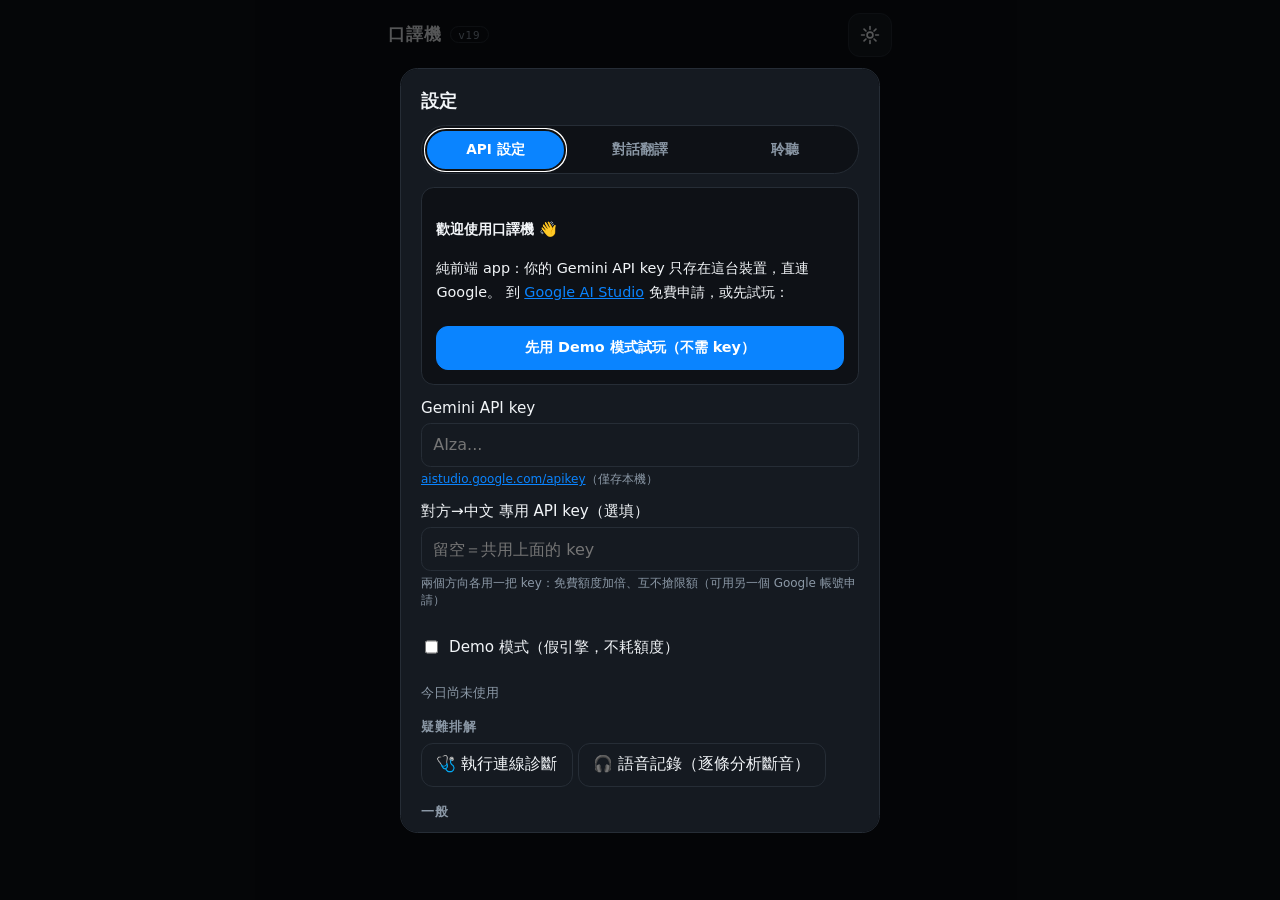
==== commit 11c63ea5: "v19: fix broken home-screen icon (bottom half was blank) - The original icon-192.png was truncated a" ====
--- a/interpreter/index.html
+++ b/interpreter/index.html
@@ -12,7 +12,8 @@
   <link rel="manifest" href="./manifest.webmanifest" />
   <link rel="icon" href="./icons/icon.svg" type="image/svg+xml" />
   <link rel="icon" href="./icons/icon-192.png" sizes="192x192" />
-  <link rel="apple-touch-icon" href="./icons/icon-192.png" />
+  <!-- iOS 主畫面圖示：標準 180×180、不透明滿版（透明會被補成白色） -->
+  <link rel="apple-touch-icon" sizes="180x180" href="./icons/icon-180.png" />
   <link rel="stylesheet" href="./css/app.css" />
 </head>
 <body data-phase="home">
